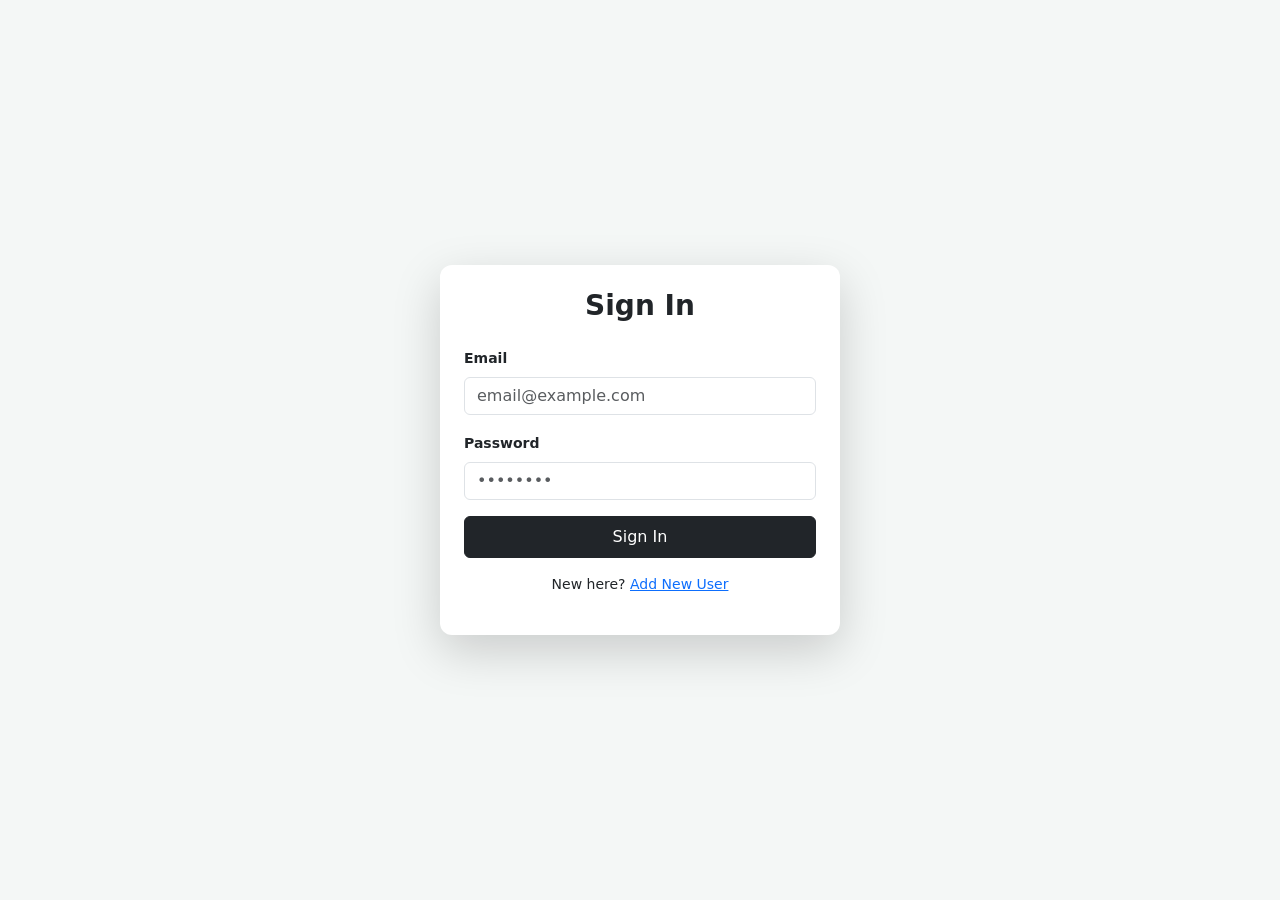
==== WPR281_Project/bug-tracking-system-main/bug-tracking-system-main/bug_tracking_system/login.html @ 2d1c844e "Finished project" ====
<!DOCTYPE html>
<html lang="en">
<head>
    <meta charset="UTF-8">
    <meta name="viewport" content="width=device-width, initial-scale=1.0">
    <link href="https://cdn.jsdelivr.net/npm/bootstrap@5.3.0/dist/css/bootstrap.min.css" rel="stylesheet">
    <title>Bug Tracker - Sign In</title>
    <style>
        body { background-color: #f4f7f6; height: 100vh; display: flex; align-items: center; }
        .auth-card { max-width: 400px; width: 100%; margin: auto; border-radius: 12px; border: none; }
    </style>
</head>
<body>
    <div class="card auth-card shadow-lg p-4">
        <h3 class="text-center mb-4 fw-bold">Sign In</h3>
        <div class="mb-3">
            <label class="form-label small fw-bold">Email</label>
            <input type="email" id="loginEmail" class="form-control" placeholder="email@example.com">
        </div>
        <div class="mb-3">
            <label class="form-label small fw-bold">Password</label>
            <input type="password" id="loginPass" class="form-control" placeholder="••••••••">
        </div>
        <button onclick="handleSignIn()" class="btn btn-dark w-100 py-2">Sign In</button>
        <p class="text-center mt-3 small">New here? <a href="signup.html">Add New User</a></p>
    </div>
    <script src="script.js"></script>
</body>
</html>
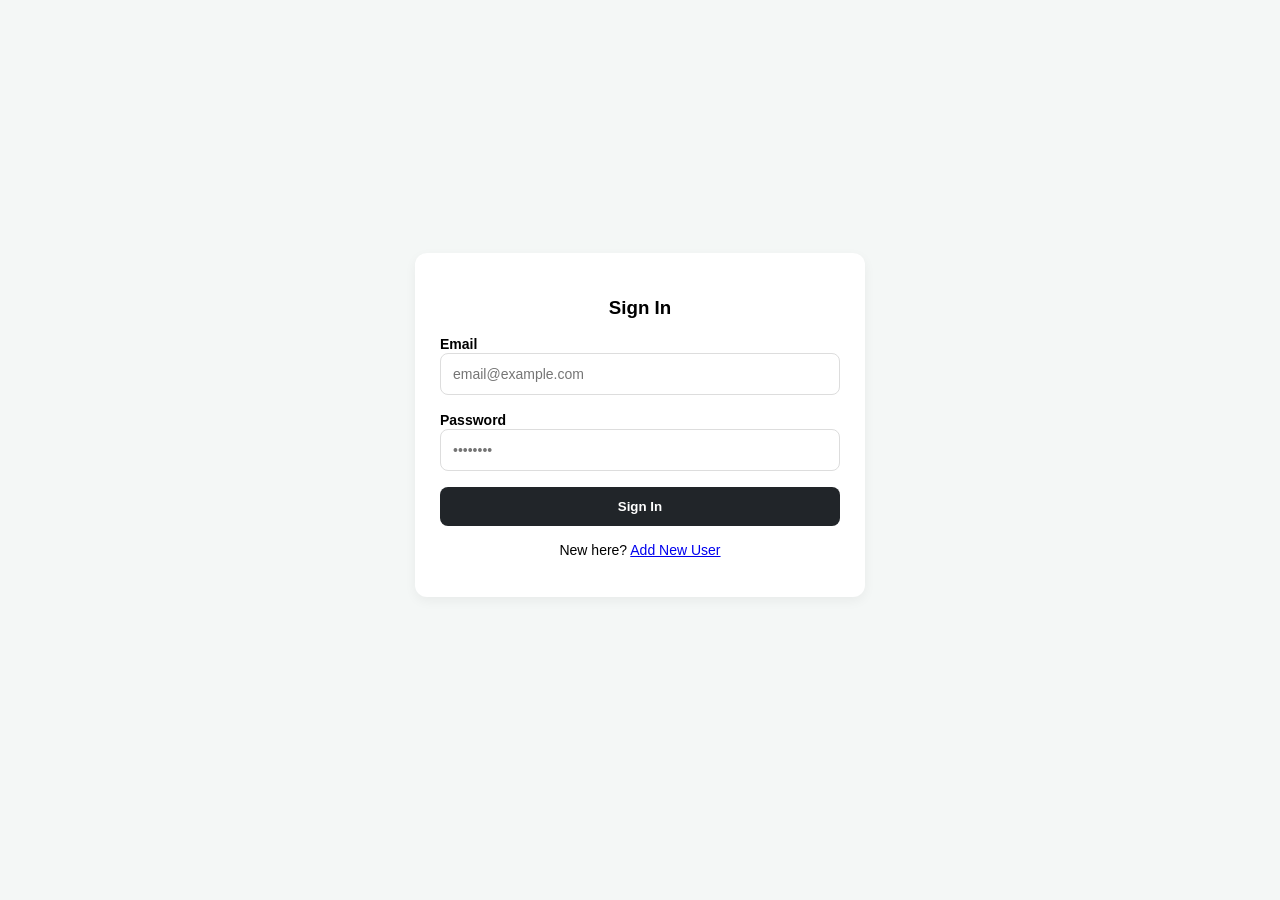
==== commit 365f8e9a: "changes to everything" ====
--- a/WPR281_Project/bug-tracking-system-main/bug-tracking-system-main/bug_tracking_system/login.html
+++ b/WPR281_Project/bug-tracking-system-main/bug-tracking-system-main/bug_tracking_system/login.html
@@ -3,27 +3,26 @@
 <head>
     <meta charset="UTF-8">
     <meta name="viewport" content="width=device-width, initial-scale=1.0">
-    <link href="https://cdn.jsdelivr.net/npm/bootstrap@5.3.0/dist/css/bootstrap.min.css" rel="stylesheet">
+        <link rel="stylesheet" href="style.css">   
     <title>Bug Tracker - Sign In</title>
-    <style>
-        body { background-color: #f4f7f6; height: 100vh; display: flex; align-items: center; }
-        .auth-card { max-width: 400px; width: 100%; margin: auto; border-radius: 12px; border: none; }
-    </style>
+    
 </head>
 <body>
-    <div class="card auth-card shadow-lg p-4">
-        <h3 class="text-center mb-4 fw-bold">Sign In</h3>
+   <div class="container" style="display: flex; height: 90vh; align-items: center;">
+    <div class="card" style="max-width: 400px; margin: auto; width: 100%;">
+        <h3 class="text-center fw-bold mb-3">Sign In</h3>
         <div class="mb-3">
-            <label class="form-label small fw-bold">Email</label>
-            <input type="email" id="loginEmail" class="form-control" placeholder="email@example.com">
+            <label class="small fw-bold">Email</label>
+            <input type="email" id="loginEmail" placeholder="email@example.com">
         </div>
         <div class="mb-3">
-            <label class="form-label small fw-bold">Password</label>
-            <input type="password" id="loginPass" class="form-control" placeholder="••••••••">
+            <label class="small fw-bold">Password</label>
+            <input type="password" id="loginPass" placeholder="••••••••">
         </div>
-        <button onclick="handleSignIn()" class="btn btn-dark w-100 py-2">Sign In</button>
+        <button onclick="handleSignIn()" class="btn btn-dark" style="width: 100%;">Sign In</button>
         <p class="text-center mt-3 small">New here? <a href="signup.html">Add New User</a></p>
     </div>
+</div>
     <script src="script.js"></script>
 </body>
 </html>
--- a/WPR281_Project/bug-tracking-system-main/bug-tracking-system-main/bug_tracking_system/style.css
+++ b/WPR281_Project/bug-tracking-system-main/bug-tracking-system-main/bug_tracking_system/style.css
@@ -0,0 +1,75 @@
+
+   
+    body { font-family: 'Segoe UI', Tahoma, Geneva, Verdana, sans-serif; background-color: #f4f7f6; margin: 0; }
+    .container { max-width: 1100px; margin: 0 auto; padding: 20px; }
+    
+    
+    .navbar { 
+        background-color: #212529; 
+        border-top: 6px solid #0d6efd; 
+        color: white; 
+        padding: 10px 30px; 
+        display: flex; 
+        justify-content: space-between; 
+        align-items: center; 
+        box-shadow: 0 2px 10px rgba(0,0,0,0.1);
+    }
+    .profile-img { width: 42px; height: 42px; border-radius: 50%; border: 2px solid white; object-fit: cover; }
+
+    .card { 
+        background: white; 
+        border-radius: 12px; 
+        padding: 25px; 
+        box-shadow: 0 4px 12px rgba(0,0,0,0.05); 
+        margin-bottom: 25px;
+        border: none;
+    }
+    .ticket-card { transition: 0.3s ease; border: 1px solid #eee; }
+    .ticket-card:hover { transform: translateY(-5px); box-shadow: 0 10px 25px rgba(0,0,0,0.1) !important; border-color: #0d6efd; }
+
+    
+    .row { display: flex; gap: 15px; flex-wrap: wrap; margin-bottom: 15px; }
+    .col { flex: 1; }
+    input, select { 
+        width: 100%; 
+        padding: 12px; 
+        border: 1px solid #ddd; 
+        border-radius: 8px; 
+        font-size: 14px; 
+        box-sizing: border-box;
+    }
+    .btn { 
+        padding: 12px 20px; 
+        border-radius: 8px; 
+        border: none; 
+        font-weight: bold; 
+        cursor: pointer; 
+        transition: 0.2s;
+    }
+    .btn-primary { background: #0d6efd; color: white; }
+    .btn-dark { background: #212529; color: white; }
+    .btn-outline-danger { background: transparent; border: 1px solid #dc3545; color: #dc3545; }
+    .btn:hover { opacity: 0.85; }
+
+    
+    .text-center { text-align: center; }
+    .fw-bold { font-weight: bold; }
+    .d-none { display: none; }
+    .mt-3 { margin-top: 1rem; }
+    .mb-3 { margin-bottom: 1rem; }
+    .small { font-size: 0.875rem; }
+    .d-flex { display: flex; }
+    .justify-content-between { justify-content: space-between; }
+    .mb-2 { margin-bottom: 0.5rem; }
+    .mt-2 { margin-top: 0.5rem; }
+    .mt-auto { margin-top: auto; }
+    .pt-3 { padding-top: 1rem; }
+    .border-top { border-top: 1px solid #dee2e6; }
+    .align-items-center { align-items: center; }
+    .btn-group { display: flex; gap: 0.25rem; }
+    .btn-sm { padding: 0.25rem 0.5rem; font-size: 0.875rem; }
+    .text-muted { color: #6c757d; }
+    .text-uppercase { text-transform: uppercase; }
+    .text-dark { color: #212529; }
+    .form-select { width: 100%; padding: 0.375rem 0.75rem; border: 1px solid #ced4da; border-radius: 0.375rem; }
+    .form-select-sm { padding: 0.25rem 0.5rem; font-size: 0.875rem; }
